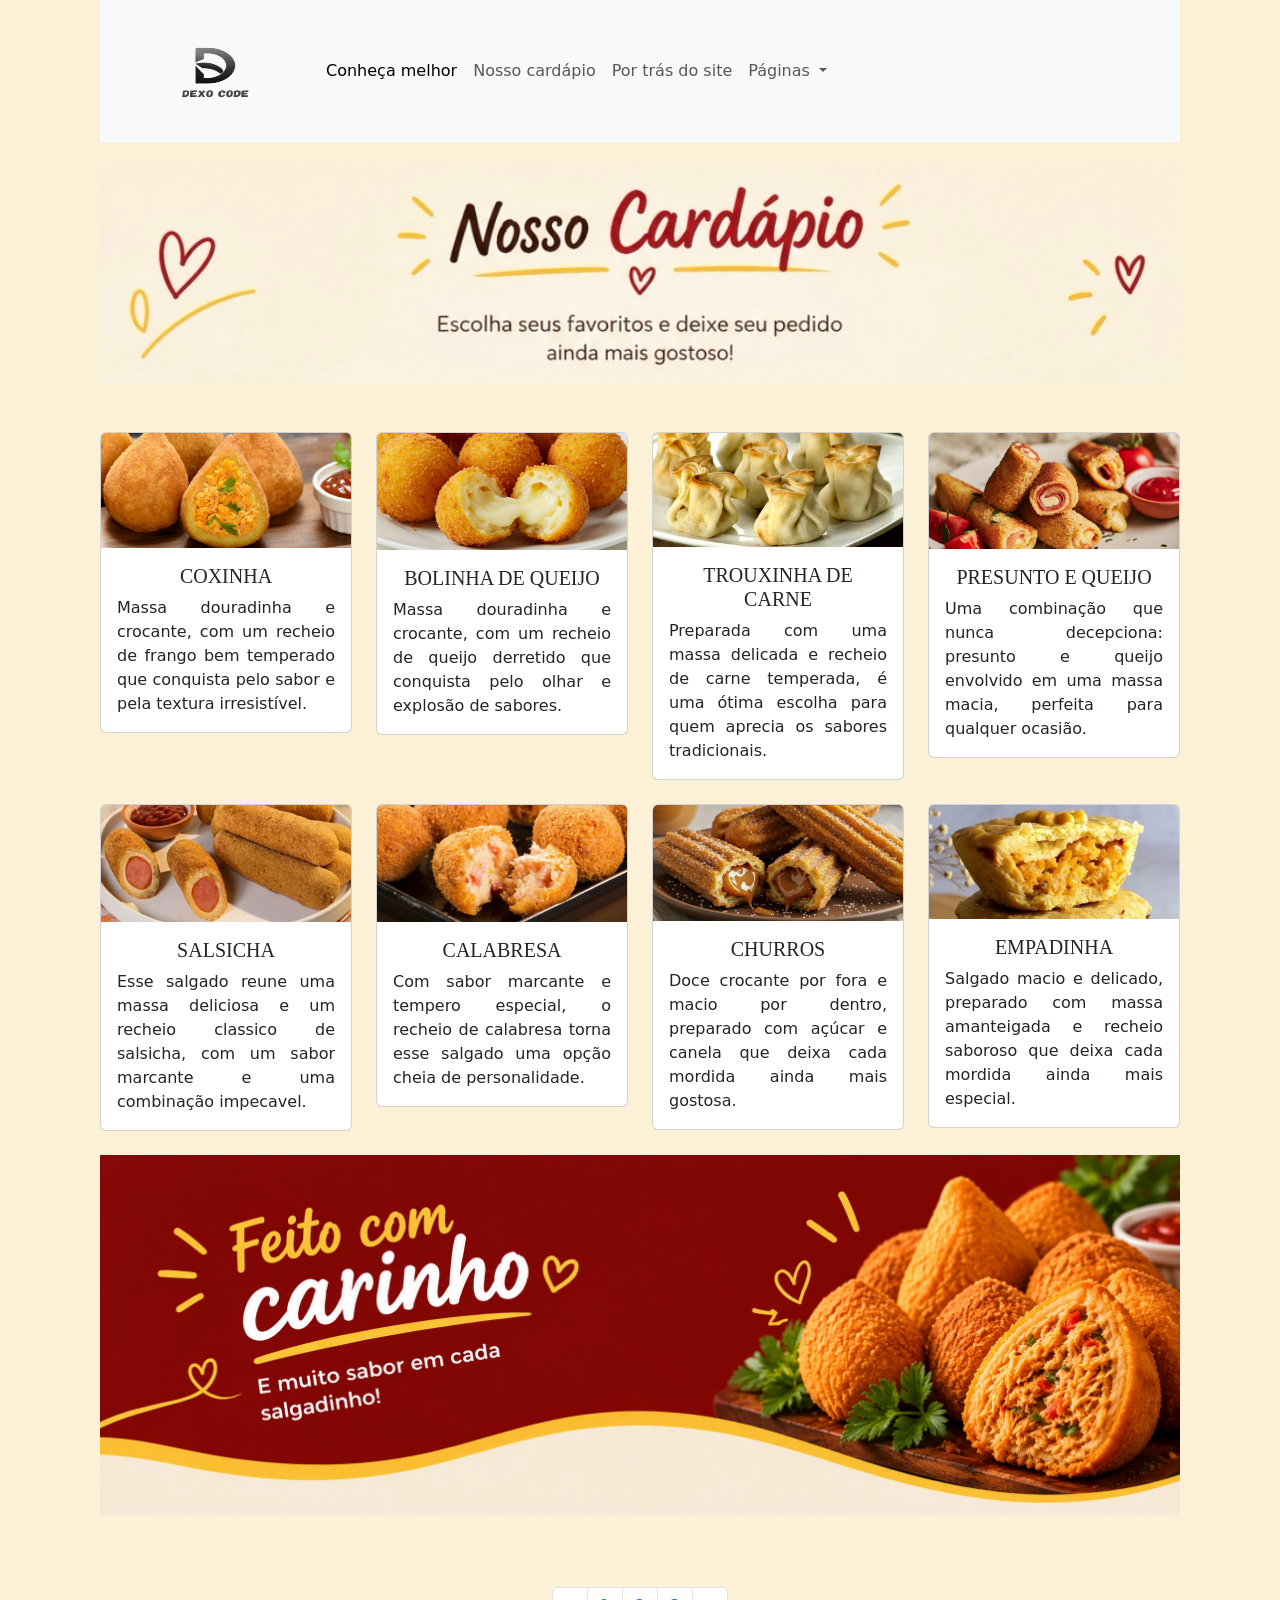
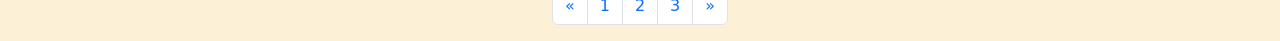
==== página 2.html @ 2fdb1d5c "Add files via upload" ====
<!DOCTYPE html>
<html lang="pt-br">
<head>
    <meta charset="UTF-8">
    <meta name="viewport" content="width=device-width, initial-scale=1.0">
    <link rel="stylesheet" type="text/css" href="bootstrap-5.3.8-dist/css/bootstrap.css">
    <title>Cardápio</title>
</head>
<body>
           
                
    <nav class="navbar navbar-expand-lg bg-body-tertiary">
           <div class="container-fluid">
                <a class="navbar-brand" href="#"></a>
            <button class="navbar-toggler" type="button" data-bs-toggle="collapse" data-bs-target="#navbarSupportedContent" aria-controls="navbarSupportedContent" aria-expanded="false" aria-label="Toggle navigation">
            <span class="navbar-toggler-icon"></span>
          </button>
           <nav class="navbar bg-body-tertiary">
        <div class="container">
        <a class="navbar-brand" href="#">
            <img src="dexocode.png" width="150" height="100">
        </a>
    </div>
  </nav>
        <div class="collapse navbar-collapse" id="navbarSupportedContent">
             <ul class="navbar-nav me-auto mb-2 mb-lg-0">
                 <li class="nav-item">
                    <a class="nav-link active" aria-current="page" href="index.html">Conheça melhor</a>
                 </li>
                <li class="nav-item">
                  <a class="nav-link" href="página 2.html">Nosso cardápio</a>
                </li>
                 <li class="nav-item">
                  <a class="nav-link" href="página 3.html">Por trás do site</a>
                </li>
                <li class="nav-item dropdown">
                   <a class="nav-link dropdown-toggle" href="#" role="button" data-bs-toggle="dropdown" aria-expanded="false">
            Páginas
                </a>
              <ul class="dropdown-menu">
                  <li><a class="dropdown-item" href="index.html">Conheça melhor</a></li>
                  <li><a class="dropdown-item" href="página 2.html">Nosso cardápio</a></li>
                  <li><a class="dropdown-item" href="página 3.html">Por trás do site</a></li>
              </ul>
             </li>
              <!--li class="nav-item">
                 <a class="nav-link disabled" aria-disabled="true">Disabled</a>
              </li-->
              </ul>
                  <!--form class="d-flex" role="search">
                  <input class="form-control me-2" type="search" placeholder="Search" aria-label="Search"/>
                  <button class="btn btn-outline-success" type="submit">Search</button>
                  </form-->
           </div>
         </div>
      </nav>
<br>
<div class="mb-5">
  <img src="cabecalho.jpeg"
  class="img-fluid" width="100%">
</div>


    <div class="row row-cols-1 row-cols-md-4 g-4">
  <div class="col">
    <div class="card">
      <img src="Coxinha.jfif" class="card-img-top" alt="...">
      <div class="card-body">
        <h5 class="card-title">COXINHA</h5>
        <p class="card-text">Massa douradinha e crocante, com um recheio de frango bem temperado que conquista pelo sabor e pela textura irresistível.</p>
      </div>
    </div>
  </div>
  <div class="col">
    <div class="card">
      <img src="Bolinha de queijo.jfif" class="card-img-top" alt="...">
      <div class="card-body">
        <h5 class="card-title">BOLINHA DE QUEIJO</h5>
        <p class="card-text">Massa douradinha e crocante, com um recheio de queijo derretido que conquista pelo olhar e explosão de sabores.</p>
      </div>
    </div>
  </div>
  <div class="col">
    <div class="card">
      <img src="Trouxinha.jfif" class="card-img-top" alt="...">
      <div class="card-body">
        <h5 class="card-title">TROUXINHA DE CARNE</h5>
        <p class="card-text">Preparada com uma massa delicada e recheio de carne temperada, é uma ótima escolha para quem aprecia os sabores tradicionais.</p>
      </div>
    </div>
  </div>
  <div class="col">
    <div class="card">
      <img src="Presunto e queijo.jfif" class="card-img-top" alt="...">
      <div class="card-body">
        <h5 class="card-title">PRESUNTO E QUEIJO</h5>
        <p class="card-text">Uma combinação que nunca decepciona: presunto e queijo envolvido em uma massa macia, perfeita para qualquer ocasião.</p>
      </div>
    </div>
  </div>
</div>
<br>

    <div class="row row-cols-1 row-cols-md-4 g-4">
  <div class="col">
    <div class="card">
      <img src="Salsicha.jfif" class="card-img-top" alt="...">
      <div class="card-body">
        <h5 class="card-title">SALSICHA</h5>
        <p class="card-text">Esse salgado reune uma massa deliciosa e um recheio classico de salsicha, com um sabor marcante e uma combinação impecavel.</p>
    </div>
</div>
</div>
     <div class="col">
    <div class="card">
      <img src="Calabresa.jfif" class="card-img-top" alt="...">
      <div class="card-body">
        <h5 class="card-title">CALABRESA</h5>
        <p class="card-text">Com sabor marcante e tempero especial, o recheio de calabresa torna esse salgado uma opção cheia de personalidade.</p>
      </div>
    </div>
  </div>
  <div class="col">
    <div class="card">
      <img src="Churros.jfif" class="card-img-top" alt="...">
      <div class="card-body">
        <h5 class="card-title">CHURROS</h5>
        <p class="card-text">Doce crocante por fora e macio por dentro, preparado com açúcar e canela que deixa cada mordida ainda mais gostosa.</p>
      </div>
    </div>
  </div>
  <div class="col">
    <div class="card">
      <img src="Empadinha.jfif" class="card-img-top" alt="...">
      <div class="card-body">
        <h5 class="card-title">EMPADINHA</h5>
        <p class="card-text">Salgado macio e delicado, preparado com massa amanteigada e recheio saboroso que deixa cada mordida ainda mais especial. </p>
      </div>
    </div>
  </div>
</div>
<br>
<div class="mb-5">
  <img src="rodape.jpeg"
  class="img-fluid">
</div>
 <br>
<nav aria-label="Page navigation example">
  <ul class="pagination justify-content-center">
    <li class="page-item">
      <a class="page-link" href="#" aria-label="Previous">
        <span aria-hidden="true">&laquo;</span>
      </a>
    </li>
    <li class="page-item"><a class="page-link" href="Página 1.html">1</a></li>
    <li class="page-item"><a class="page-link" href="Página 2.html">2</a></li>
    <li class="page-item"><a class="page-link" href="Página 3.html">3</a></li>
    <li class="page-item">
      <a class="page-link" href="#" aria-label="Next">
        <span aria-hidden="true">&raquo;</span>
      </a>
    </li>
  </ul>
</nav>

     <script src="https://cdn.jsdelivr.net/npm/@popperjs/core@2.11.8/dist/umd/popper.min.js" integrity="sha384-                           I7E8VVD/ismYTF4hNIPjVp/Zjvgyol6VFvRkX/vR+Vc4jQkC+hVqc2pM8ODewa9r" crossorigin="anonymous"></script>
    <script src="https://cdn.jsdelivr.net/npm/bootstrap@5.3.8/dist/js/bootstrap.min.js" integrity="sha384-G/EV+4j2dNv+tEPo3++6LCgdCROaejBqfUeNjuKAiuXbjrxilcCdDz6ZAVfHWe1Y" crossorigin="anonymous"></script>

</body>
</html>
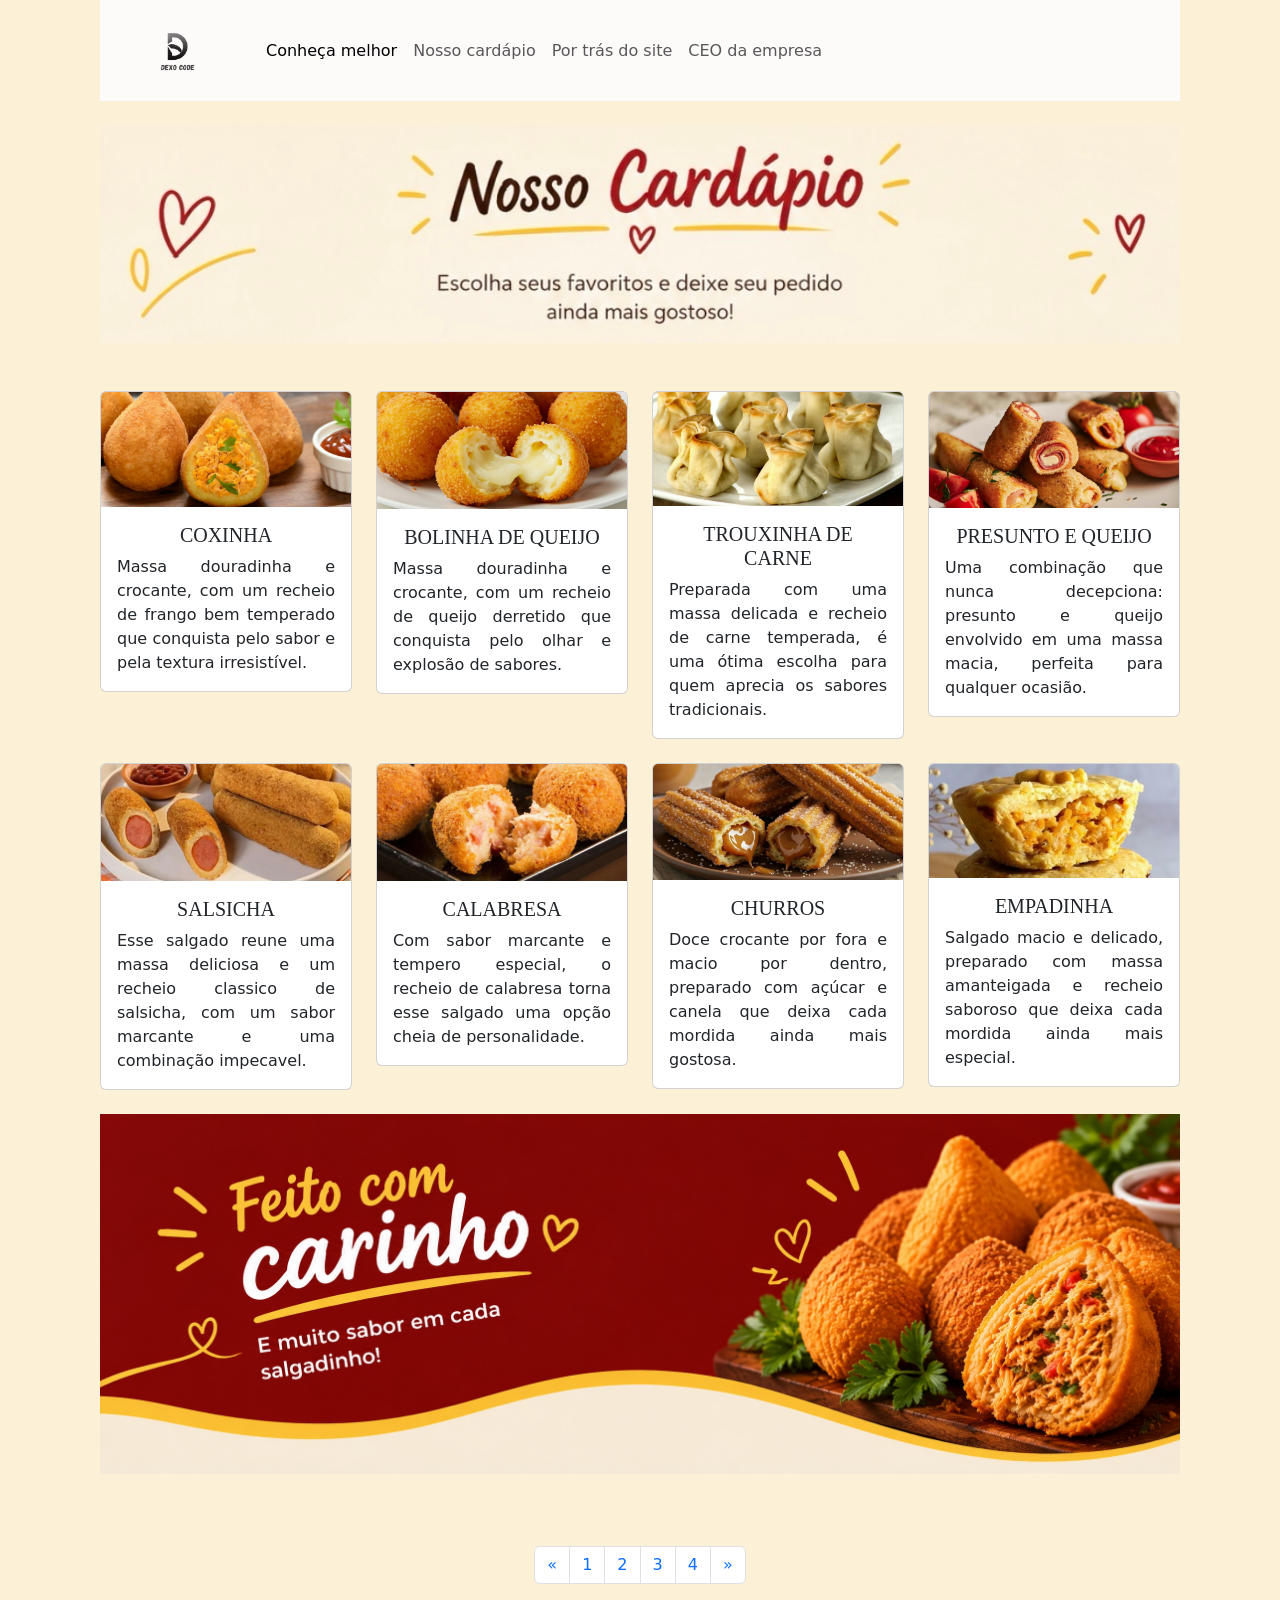
==== commit f3532f48: "Add files via upload" ====
--- a/página 2.html
+++ b/página 2.html
@@ -4,25 +4,22 @@
     <meta charset="UTF-8">
     <meta name="viewport" content="width=device-width, initial-scale=1.0">
     <link rel="stylesheet" type="text/css" href="bootstrap-5.3.8-dist/css/bootstrap.css">
-    <title>Cardápio</title>
+    <title>Nosso cardápio</title>
+    <!-- Ícone da guia do navegador -->
+    <link rel="icon" type="image/png" href="dexocode.png">
 </head>
-<body>
-           
-                
-    <nav class="navbar navbar-expand-lg bg-body-tertiary">
-           <div class="container-fluid">
-                <a class="navbar-brand" href="#"></a>
-            <button class="navbar-toggler" type="button" data-bs-toggle="collapse" data-bs-target="#navbarSupportedContent" aria-controls="navbarSupportedContent" aria-expanded="false" aria-label="Toggle navigation">
-            <span class="navbar-toggler-icon"></span>
-          </button>
-           <nav class="navbar bg-body-tertiary">
-        <div class="container">
-        <a class="navbar-brand" href="#">
-            <img src="dexocode.png" width="150" height="100">
-        </a>
-    </div>
-  </nav>
-        <div class="collapse navbar-collapse" id="navbarSupportedContent">
+
+
+  <nav class="navbar navbar-expand-lg" style="background-color: #fdfafa;">
+      <div class="container-fluid">
+        
+<a class="navbar-brand" href="página 2.html">
+<img src="dexocode.png" width="130" height="75" class="object-fit-contain">
+</a>
+<button class="navbar-toggler" type="button" data-bs-toggle="collapse" data-bs-target="#navbarSupportedContent" aria-controls="navbarSupportedContent" aria-expanded="false" aria-label="Toggle navigation">
+  <span class="navbar-toggler-icon"></span>
+</button>
+<div class="collapse navbar-collapse" id="navbarSupportedContent">
              <ul class="navbar-nav me-auto mb-2 mb-lg-0">
                  <li class="nav-item">
                     <a class="nav-link active" aria-current="page" href="index.html">Conheça melhor</a>
@@ -33,16 +30,10 @@
                  <li class="nav-item">
                   <a class="nav-link" href="página 3.html">Por trás do site</a>
                 </li>
-                <li class="nav-item dropdown">
-                   <a class="nav-link dropdown-toggle" href="#" role="button" data-bs-toggle="dropdown" aria-expanded="false">
-            Páginas
-                </a>
-              <ul class="dropdown-menu">
-                  <li><a class="dropdown-item" href="index.html">Conheça melhor</a></li>
-                  <li><a class="dropdown-item" href="página 2.html">Nosso cardápio</a></li>
-                  <li><a class="dropdown-item" href="página 3.html">Por trás do site</a></li>
-              </ul>
-             </li>
+                 <li class="nav-item">
+                  <a class="nav-link" href="página 4.html">CEO da empresa</a>
+                </li>
+               
               <!--li class="nav-item">
                  <a class="nav-link disabled" aria-disabled="true">Disabled</a>
               </li-->
@@ -54,7 +45,36 @@
            </div>
          </div>
       </nav>
-<br>
+<style>
+   /* Formatação do Botão Voltar ao Topo */
+        #btnTopo {
+            display: none;
+            position: fixed;
+            bottom: 35px;
+            right: 35px;
+            z-index: 1000;
+
+            background-color: #d32f12;
+            color: white;
+            border: none;
+            border-radius: 50%;
+            width: 55px;
+            height: 55px;
+
+            font-size: 26px;
+            cursor: pointer;
+            box-shadow: 0 3px 8px #0003;
+            transition: background-color 0.3s;
+        }
+        /* Efeito ao passar o mouse */
+        #btnTopo:hover {
+            background-color: #be2815;
+        }        
+    </style>
+
+
+
+    <br>
 <div class="mb-5">
   <img src="cabecalho.jpeg"
   class="img-fluid" width="100%">
@@ -64,7 +84,7 @@
     <div class="row row-cols-1 row-cols-md-4 g-4">
   <div class="col">
     <div class="card">
-      <img src="Coxinha.jfif" class="card-img-top" alt="...">
+      <img src="Coxinha.jpg" class="card-img-top" alt="...">
       <div class="card-body">
         <h5 class="card-title">COXINHA</h5>
         <p class="card-text">Massa douradinha e crocante, com um recheio de frango bem temperado que conquista pelo sabor e pela textura irresistível.</p>
@@ -73,7 +93,7 @@
   </div>
   <div class="col">
     <div class="card">
-      <img src="Bolinha de queijo.jfif" class="card-img-top" alt="...">
+      <img src="Bolinha-de-queijo.jpg" class="card-img-top" alt="...">
       <div class="card-body">
         <h5 class="card-title">BOLINHA DE QUEIJO</h5>
         <p class="card-text">Massa douradinha e crocante, com um recheio de queijo derretido que conquista pelo olhar e explosão de sabores.</p>
@@ -82,7 +102,7 @@
   </div>
   <div class="col">
     <div class="card">
-      <img src="Trouxinha.jfif" class="card-img-top" alt="...">
+      <img src="Trouxinha.jpg" class="card-img-top" alt="...">
       <div class="card-body">
         <h5 class="card-title">TROUXINHA DE CARNE</h5>
         <p class="card-text">Preparada com uma massa delicada e recheio de carne temperada, é uma ótima escolha para quem aprecia os sabores tradicionais.</p>
@@ -91,7 +111,7 @@
   </div>
   <div class="col">
     <div class="card">
-      <img src="Presunto e queijo.jfif" class="card-img-top" alt="...">
+      <img src="Presunto e queijo.jpg" class="card-img-top" alt="...">
       <div class="card-body">
         <h5 class="card-title">PRESUNTO E QUEIJO</h5>
         <p class="card-text">Uma combinação que nunca decepciona: presunto e queijo envolvido em uma massa macia, perfeita para qualquer ocasião.</p>
@@ -104,7 +124,7 @@
     <div class="row row-cols-1 row-cols-md-4 g-4">
   <div class="col">
     <div class="card">
-      <img src="Salsicha.jfif" class="card-img-top" alt="...">
+      <img src="Salsicha.jpg" class="card-img-top" alt="...">
       <div class="card-body">
         <h5 class="card-title">SALSICHA</h5>
         <p class="card-text">Esse salgado reune uma massa deliciosa e um recheio classico de salsicha, com um sabor marcante e uma combinação impecavel.</p>
@@ -113,7 +133,7 @@
 </div>
      <div class="col">
     <div class="card">
-      <img src="Calabresa.jfif" class="card-img-top" alt="...">
+      <img src="Calabresa.jpg" class="card-img-top" alt="...">
       <div class="card-body">
         <h5 class="card-title">CALABRESA</h5>
         <p class="card-text">Com sabor marcante e tempero especial, o recheio de calabresa torna esse salgado uma opção cheia de personalidade.</p>
@@ -122,7 +142,7 @@
   </div>
   <div class="col">
     <div class="card">
-      <img src="Churros.jfif" class="card-img-top" alt="...">
+      <img src="Churros.jpg" class="card-img-top" alt="...">
       <div class="card-body">
         <h5 class="card-title">CHURROS</h5>
         <p class="card-text">Doce crocante por fora e macio por dentro, preparado com açúcar e canela que deixa cada mordida ainda mais gostosa.</p>
@@ -131,7 +151,7 @@
   </div>
   <div class="col">
     <div class="card">
-      <img src="Empadinha.jfif" class="card-img-top" alt="...">
+      <img src="Empadinha.jpg" class="card-img-top" alt="...">
       <div class="card-body">
         <h5 class="card-title">EMPADINHA</h5>
         <p class="card-text">Salgado macio e delicado, preparado com massa amanteigada e recheio saboroso que deixa cada mordida ainda mais especial. </p>
@@ -152,9 +172,10 @@
         <span aria-hidden="true">&laquo;</span>
       </a>
     </li>
-    <li class="page-item"><a class="page-link" href="Página 1.html">1</a></li>
-    <li class="page-item"><a class="page-link" href="Página 2.html">2</a></li>
-    <li class="page-item"><a class="page-link" href="Página 3.html">3</a></li>
+    <li class="page-item"><a class="page-link" href="index.html">1</a></li>
+    <li class="page-item"><a class="page-link" href="página 2.html">2</a></li>
+    <li class="page-item"><a class="page-link" href="página 3.html">3</a></li>
+    <li class="page-item"><a class="page-link" href="página 4.html">4</a></li>
     <li class="page-item">
       <a class="page-link" href="#" aria-label="Next">
         <span aria-hidden="true">&raquo;</span>
@@ -166,5 +187,37 @@
      <script src="https://cdn.jsdelivr.net/npm/@popperjs/core@2.11.8/dist/umd/popper.min.js" integrity="sha384-                           I7E8VVD/ismYTF4hNIPjVp/Zjvgyol6VFvRkX/vR+Vc4jQkC+hVqc2pM8ODewa9r" crossorigin="anonymous"></script>
     <script src="https://cdn.jsdelivr.net/npm/bootstrap@5.3.8/dist/js/bootstrap.min.js" integrity="sha384-G/EV+4j2dNv+tEPo3++6LCgdCROaejBqfUeNjuKAiuXbjrxilcCdDz6ZAVfHWe1Y" crossorigin="anonymous"></script>
 
+<!-- Botão Voltar ao Topo -->
+        <button id="btnTopo"
+            onclick="voltarAoTopo()"
+            aria-label="Voltar ao topo"
+            title="Voltar ao topo">
+            ↑ <!--Este caractere está sendo usado para representar a seta para cima-->
+        </button>
+
+        <script>
+            // Obtém o botão pelo seu ID
+            const btnTopo = document.getElementById("btnTopo");
+
+            // Verifica a posição da rolagem da página
+            window.onscroll = function () {
+                if (document.documentElement.scrollTop > 200) {
+                    btnTopo.style.display = "block";
+                } else {
+                    btnTopo.style.display = "none";
+                }
+            };
+
+            // Retorna suavemente ao início da página
+            function voltarAoTopo() {
+                window.scrollTo({
+                    top: 0,
+                    behavior: "smooth"
+                });
+            }
+        </script>
+        <!--Aqui acaba o conteúdo referente ao botão Voltar ao Topo-->
+
+
 </body>
 </html>
